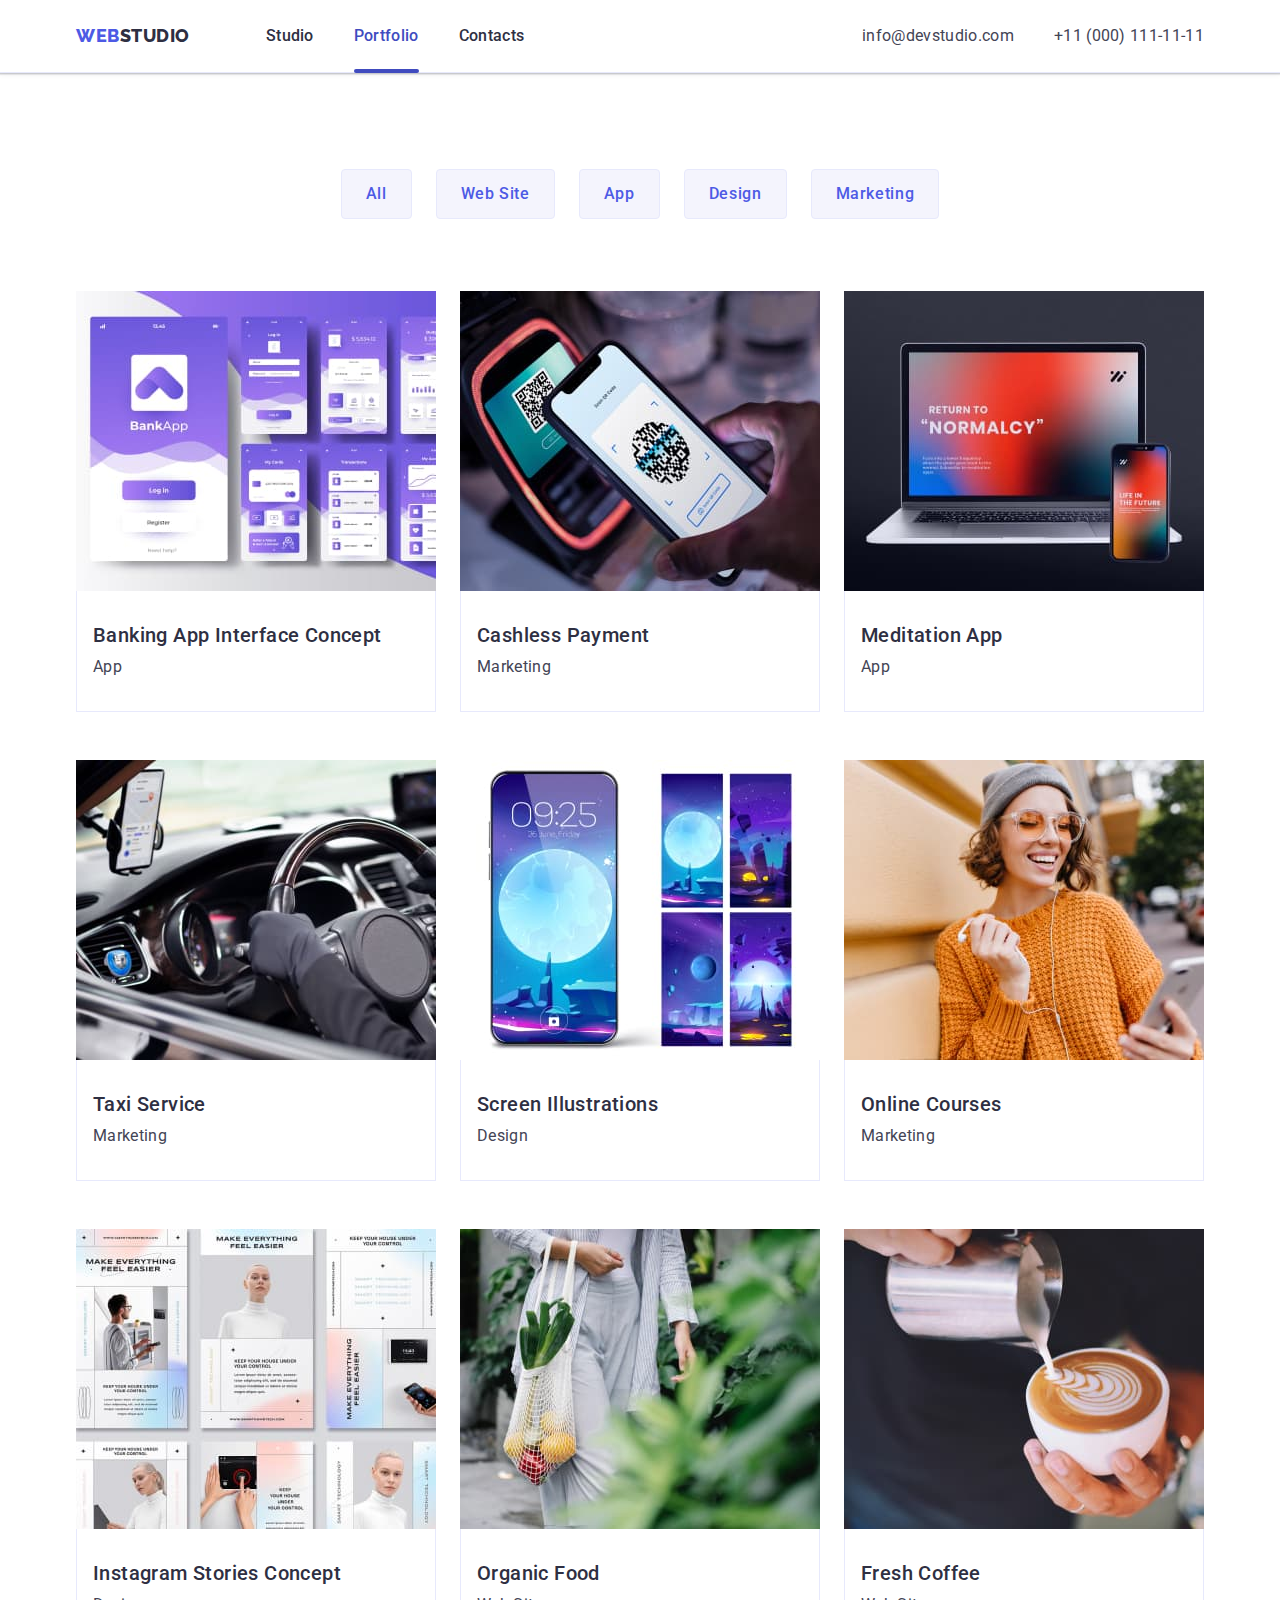
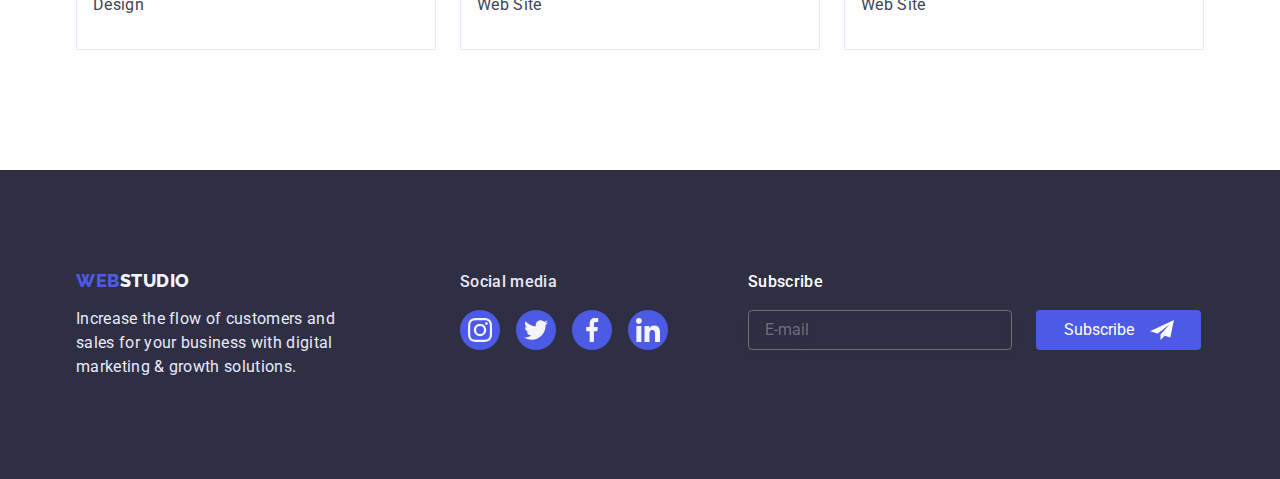
==== portfolio.html @ 0d46aff9 "Initial commit" ====
<!DOCTYPE html>
<html lang="en">
  <head>
    <meta charset="UTF-8" />
    <meta http-equiv="X-UA-Compatible" content="IE=edge" />
    <meta name="viewport" content="width=device-width, initial-scale=1.0" />
    <title>Document</title>

    <link rel="preconnect" href="https://fonts.googleapis.com" />
    <link rel="preconnect" href="https://fonts.gstatic.com" crossorigin />
    <link
      href="https://fonts.googleapis.com/css2?family=Raleway:wght@800&family=Roboto:wght@400;500;700;900&display=swap"
      rel="stylesheet"
    />

    <link
      rel="stylesheet"
      href="https://cdnjs.cloudflare.com/ajax/libs/modern-normalize/1.1.0/modern-normalize.min.css"
    />
    <link rel="stylesheet" href="./css/styles.css" />
  </head>
  <body>
    <header class="headerr">
      <div class="container head-container">
        <a class="logo link" href="./index.html"
          >Web<span class="logo-header">Studio</span></a
        >
        <nav class="nav-conteiner">
          <ul class="header-list list">
            <li class="item">
              <a class="header-link link" href="./index.html">Studio</a>
            </li>

            <li class="item">
              <a class="header-link link current" href="./portfolio.html">Portfolio</a>
            </li>

            <li class="item">
              <a class="header-link link" href="">Contacts</a>
            </li>
          </ul>
        </nav>

        <address class="adrs-list">
          <ul class="adrs-inf list">
            <li class="item">
              <a class="heder-adrs link" href="mailto:info@devstudio.com"
                >info@devstudio.com</a
              >
            </li>
            <li class="item">
              <a class="heder-adrs link" href="tel:+110001111111"
                >+11 (000) 111-11-11</a
              >
            </li>
          </ul>
        </address>
      </div>
    </header>
    <main>
      <section class="main-section list">
        <div class="container">
          <h1 class="visually-hidden">Our works</h1>
          <ul class="btn-list list">
            <li class="btn-list-item">
              <button class="btn-portfolio" type="button">All</button>
            </li>
            <li class="btn-list-item">
              <button class="btn-portfolio" type="button">Web Site</button>
            </li>
            <li class="btn-list-item">
              <button class="btn-portfolio" type="button">App</button>
            </li>
            <li class="btn-list-item">
              <button class="btn-portfolio" type="button">Design</button>
            </li>
            <li class="btn-list-item">
              <button class="btn-portfolio" type="button">Marketing</button>
            </li>
          </ul>

          <ul class="proposition-list list">
            <li class="proposition-item">
              <a class="link proposition-link" href="">
                <div class="proposition-wrap">
                  <img src="./images/banking.jpg" alt="Banking" width="360" />
                  <div class="overley-card">
                    <p class="overley-text">
                      14 Stylish and User-Friendly App Design Concepts · Task
                      Manager App · Calorie Tracker App · Exotic Fruit Ecommerce
                      App · Cloud Storage App
                    </p>
                  </div>
                </div>
                <div class="proposition-text">
                  <h2 class="proposition-title">
                    Banking App Interface Concept
                  </h2>
                  <p class="proposition-desc">App</p>
                </div>
              </a>
            </li>
            <li class="proposition-item">
              <a class="link proposition-link" href="">
                <div class="proposition-wrap">
                  <img src="./images/payment.jpg" alt="Payment" width="360" />
                  <div class="overley-card">
                    <p class="overley-text">
                      14 Stylish and User-Friendly App Design Concepts · Task
                      Manager App · Calorie Tracker App · Exotic Fruit Ecommerce
                      App · Cloud Storage App
                    </p>
                  </div>
                </div>
                <div class="proposition-text">
                  <h2 class="proposition-title">Cashless Payment</h2>
                  <p class="proposition-desc">Marketing</p>
                </div>
              </a>
            </li>
            <li class="proposition-item">
              <a class="link proposition-link" href="">
                <div class="proposition-wrap">
                  <img
                    src="./images/meditation.jpg"
                    alt="Meditation"
                    width="360"
                  />
                  <div class="overley-card">
                    <p class="overley-text">
                      14 Stylish and User-Friendly App Design Concepts · Task
                      Manager App · Calorie Tracker App · Exotic Fruit Ecommerce
                      App · Cloud Storage App
                    </p>
                  </div>
                </div>
                <div class="proposition-text">
                  <h2 class="proposition-title">Meditation App</h2>
                  <p class="proposition-desc">App</p>
                </div>
              </a>
            </li>
            <li class="proposition-item">
              <a class="link proposition-link" href="">
                <div class="proposition-wrap">
                  <img src="./images/taxi.jpg" alt="Taxi" width="360" />
                  <div class="overley-card">
                    <p class="overley-text">
                      14 Stylish and User-Friendly App Design Concepts · Task
                      Manager App · Calorie Tracker App · Exotic Fruit Ecommerce
                      App · Cloud Storage App
                    </p>
                  </div>
                </div>
                <div class="proposition-text">
                  <h2 class="proposition-title">Taxi Service</h2>
                  <p class="proposition-desc">Marketing</p>
                </div>
              </a>
            </li>
            <li class="proposition-item">
              <a class="link proposition-link" href="">
                <div class="proposition-wrap">
                  <img src="./images/screen.jpg" alt="Screen" width="360" />
                  <div class="overley-card">
                    <p class="overley-text">
                      14 Stylish and User-Friendly App Design Concepts · Task
                      Manager App · Calorie Tracker App · Exotic Fruit Ecommerce
                      App · Cloud Storage App
                    </p>
                  </div>
                </div>
                <div class="proposition-text">
                  <h2 class="proposition-title">Screen Illustrations</h2>
                  <p class="proposition-desc">Design</p>
                </div>
              </a>
            </li>
            <li class="proposition-item">
              <a class="link proposition-link" href="">
                <div class="proposition-wrap">
                  <img src="./images/courses.jpg" alt="Courses" width="360" />
                  <div class="overley-card">
                    <p class="overley-text">
                      14 Stylish and User-Friendly App Design Concepts · Task
                      Manager App · Calorie Tracker App · Exotic Fruit Ecommerce
                      App · Cloud Storage App
                    </p>
                  </div>
                </div>
                <div class="proposition-text">
                  <h2 class="proposition-title">Online Courses</h2>
                  <p class="proposition-desc">Marketing</p>
                </div>
              </a>
            </li>
            <li class="proposition-item">
              <a class="link proposition-link" href="">
                <div class="proposition-wrap">
                  <img src="./images/stories.jpg" alt="Stories" width="360" />
                  <div class="overley-card">
                    <p class="overley-text">
                      14 Stylish and User-Friendly App Design Concepts · Task
                      Manager App · Calorie Tracker App · Exotic Fruit Ecommerce
                      App · Cloud Storage App
                    </p>
                  </div>
                </div>
                <div class="proposition-text">
                  <h2 class="proposition-title">Instagram Stories Concept</h2>
                  <p class="proposition-desc">Design</p>
                </div>
              </a>
            </li>
            <li class="proposition-item">
              <a class="link proposition-link" href="">
                <div class="proposition-wrap">
                  <img src="./images/food.jpg" alt="Food" width="360" />
                  <div class="overley-card">
                    <p class="overley-text">
                      14 Stylish and User-Friendly App Design Concepts · Task
                      Manager App · Calorie Tracker App · Exotic Fruit Ecommerce
                      App · Cloud Storage App
                    </p>
                  </div>
                </div>
                <div class="proposition-text">
                  <h2 class="proposition-title">Organic Food</h2>
                  <p class="proposition-desc">Web Site</p>
                </div>
              </a>
            </li>
            <li class="proposition-item">
              <a class="link proposition-link" href="">
                <div class="proposition-wrap">
                  <img src="./images/caffee.jpg" alt="Caffee" width="360" />

                  <div class="overley-card">
                    <p class="overley-text">
                      14 Stylish and User-Friendly App Design Concepts · Task
                      Manager App · Calorie Tracker App · Exotic Fruit Ecommerce
                      App · Cloud Storage App
                    </p>
                  </div>
                </div>
                <div class="proposition-text">
                  <h2 class="proposition-title">Fresh Coffee</h2>
                  <p class="proposition-desc">Web Site</p>
                </div>
              </a>
            </li>
          </ul>
        </div>
      </section>
    </main>

    <footer class="footer-sect">
      <div class="container footer-main-cont">
        <div class="footer-container">
          <a class="logo-foot logo link" href="./index.html"
            >Web<span class="logo-footer">Studio</span></a
          >
          <p class="footer-text">
            Increase the flow of customers and sales for your business with
            digital marketing & growth solutions.
          </p>
        </div>

        <div class="foot-links">
          <p class="footer-text-title">Social media</p>
          <ul class="foot-soc-list list">
            <li class="foot-soc-item item">
              <a class="foot-soc-link link" href="">
                <svg width="24" height="24" class="team-soc-icons">
                  <use href="./images/icons.svg#icon-instagram"></use>
                </svg>
              </a>
            </li>
            <li class="foot-soc-item item">
              <a class="foot-soc-link link" href="">
                <svg width="24" height="24" class="team-soc-icons">
                  <use href="./images/icons.svg#icon-twitter"></use>
                </svg>
              </a>
            </li>
            <li class="foot-soc-item item">
              <a class="foot-soc-link link" href="">
                <svg width="24" height="24" class="team-soc-icons">
                  <use href="./images/icons.svg#icon-facebook"></use>
                </svg>
              </a>
            </li>
            <li class="foot-soc-item item">
              <a class="foot-soc-link link" href="">
                <svg width="24" height="24" class="team-soc-icons">
                  <use href="./images/icons.svg#icon-linkedin"></use>
                </svg>
              </a>
            </li>
          </ul>
        </div>

        <div class="input-foot-wrap">
          <form>
            <p class="input-foot-text">Subscribe</p>
            <div class="wrap-input-foot">
              <label for="subscribe"></label>
              <input
                class="input-footer"
                type="email"
                name="email"
                id="subscribe"
                placeholder="E-mail"
              />

              <button class="input-btn-footer" type="submit">Subscribe
                <svg width="24" height="24">
                  <use href="./images/customers-icon.svg#icon-plane"></use>
                </svg>
              </button>
            </div>
          </form>
        </div>
      </div>
    </footer>
  </body>
</html>
---- css/styles.css ----
:root {
  --primary-font: "Roboto", sans-serif;
  --second-font: "Raleway", sans-serif;
  --first-text-color: #2e2f42;
  --second-text-color: #434455;
  --third-color: #4d5ae5;
  --background-secon-color: #2e2f42;
  --white-color: #ffffff;
  --border-bottom: #e7e9fc;
  --hover-links-color: #404bbf;
  --background-cards: #f4f4fd;
  --customers-link-color: #8e8f99;
}

/* rule */
body {
  background-color: var(--white-color);
  font-family: "Roboto", sans-serif;
  color: var(--second-text-color);
}
h1,
h2,
h3,
h4,
h5,
h6,
p {
  margin: 0;
}

ul {
  padding-left: 0;
  margin: 0;
}

button {
  cursor: pointer;
}

img {
  display: block;
  max-width: 100%;
  height: auto;
}

.list {
  list-style: none;
}
.link {
  text-decoration: none;
}

.container {
  width: 1158px;
  padding: 0 15px;
  margin: 0 auto;
}

/* .menu > li {
  border: 1px solid tomato;
} */

/* header */
.headerr {
  border-bottom: 1px solid var(--border-bottom);
  box-shadow: 0px 2px 1px rgba(46, 47, 66, 0.08),
    0px 1px 1px rgba(46, 47, 66, 0.16), 0px 1px 6px rgba(46, 47, 66, 0.08);
}
.head-container {
  display: flex;
  align-items: center;
  justify-content: center;
}

.logo {
  font-family: var(--second-font);
  font-weight: 800;
  font-size: 18px;
  line-height: 1.17;
  letter-spacing: 0.03em;
  color: var(--third-color);
  text-transform: uppercase;
}

.navigtion .head-logo {
  padding-left: 156px;
}

.logo-header {
  color: var(--first-text-color);
}

.nav-conteiner {
  margin-left: 76px;
}
.header-list {
  display: flex;
}

.header-link {
  display: block;
  padding-top: 24px;
  padding-bottom: 24px;

  font-weight: 500;
  font-size: 16px;
  line-height: 1.5;
  letter-spacing: 0.02em;
  text-decoration: none;
  color: var(--first-text-color);
  position: relative;
  transition: color 250ms cubic-bezier(0.4, 0, 0.2, 1);
}

.header-link.current::after {
  position: absolute;
  content: "";
  width: 100%;
  height: 4px;
  background: var(--hover-links-color);
  border-radius: 2px;
  left: 0;
  bottom: -1px;
}
.current {
  color: var(--hover-links-color);
}

.header-list .item:not(:last-child) {
  margin-right: 40px;
}

.adrs-list {
  font-style: normal;
}

.header-link:hover,
.header-link:focus,
.heder-adrs:hover,
.heder-adrs:focus {
  color: var(--hover-links-color);
}

.adrs-inf {
  display: flex;
}

.adrs-list {
  margin-left: auto;
}

.adrs-inf .item:not(:last-child) {
  margin-right: 40px;
}
.heder-adrs {
  display: block;
  padding-top: 24px;
  padding-bottom: 24px;
  font-size: 16px;
  line-height: 1.5;
  letter-spacing: 0.02em;
  color: var(--second-text-color);
  transition: color 250ms cubic-bezier(0.4, 0, 0.2, 1);
}

/* main */

/* hero */
.hero {
  padding: 188px 0;
  text-align: center;
  background-color: var(--background-secon-color);
  margin-left: auto;
  margin-right: auto;
  background-image: linear-gradient(
      rgba(46, 47, 66, 0.7),
      rgba(46, 47, 66, 0.7)
    ),
    url(../images/hero-bg.jpg);
  max-width: 1440px;
  background-position: center;
  background-repeat: no-repeat;
}
.hero-text {
  font-weight: 700;
  font-size: 56px;
  line-height: 1.07;
  letter-spacing: 0.02em;
  color: var(--white-color);
  margin: 0 auto 48px;
  width: 496px;
}

.hero-button {
  padding: 16px 32px;
  font-family: "Roboto", sans-serif;
  font-weight: 500;
  font-size: 16px;
  line-height: 1.5;
  letter-spacing: 0.04em;

  color: var(--white-color);
  background-color: var(--third-color);
  cursor: pointer;
  box-shadow: 0px 4px 4px rgba(0, 0, 0, 0.15);
  border-radius: 4px;
  border: none;
  transition: background-color 250ms cubic-bezier(0.4, 0, 0.2, 1);
}

.hero-button:hover,
.hero-button:focus {
  background-color: var(--hover-links-color);
}

/* about */

.visually-hidden {
  position: absolute;
  width: 1px;
  height: 1px;
  margin: -1px;
  border: 0;
  padding: 0;
  white-space: nowrap;
  clip-path: inset(100%);
  clip: rect(0 0 0 0);
  overflow: hidden;
}

.about-section {
  padding-top: 120px;
  padding-bottom: 120px;
}

.about-list {
  display: flex;
  border-radius: 4px;
}

.about-list .item {
  width: 264px;
  margin-right: 24px;
  border-radius: 4px;
}

.about-item::before {
  display: block;
  content: "";
  height: 112px;
  background-color: var(--background-cards);
  background-position: center;
  background-repeat: no-repeat;
  margin-bottom: 8px;
  border-radius: 4px;
}

.icon-antenna::before {
  background-image: url(../images/antenna\ 1.svg);
}
.icon-clock::before {
  background-image: url(../images/clock\ 1.svg);
}

.icon-diagram::before {
  background-image: url(..//images/diagram\ 1.svg);
}

.icon-astonaut::before {
  background-image: url(..//images/astronaut\ 1.svg);
}

.about-list .item:last-child {
  margin-right: 0;
}

.about-title {
  font-weight: 500;
  font-size: 20px;
  line-height: 1.2;
  letter-spacing: 0.02em;
  color: var(--first-text-color);
  margin-bottom: 8px;
}
.about-text {
  font-size: 16px;
  line-height: 1.5;
  letter-spacing: 0.02em;
  color: var(--second-text-color);
}

/* work */

.work-section {
  padding-bottom: 120px;
}

.work-list {
  display: flex;
}

.work-list .item {
  margin-right: 24px;
}

.work-list .item:last-child {
  margin-right: 0;
}

.work-title,
.team-title {
  font-weight: 700;
  font-size: 36px;
  line-height: 1.11;
  text-align: center;
  letter-spacing: 0.02em;
  text-transform: capitalize;
  color: var(--first-text-color);
  margin-bottom: 72px;
  margin-bottom: 72px;
}

.team-names {
  font-weight: 500;
  font-size: 20px;
  line-height: 1.2;
  text-align: center;
  letter-spacing: 0.02em;
  color: var(--first-text-color);
  margin-bottom: 8px;
}

.team-desc {
  font-size: 16px;
  line-height: 1.5;
  text-align: center;
  letter-spacing: 0.02em;
  color: var(--second-text-color);
  /* margin-bottom: 32px; */
  margin-bottom: 8px;
}

.team-section {
  background-color: var(--background-cards);
  padding-bottom: 120px;
  padding-top: 120px;
}

.team-list {
  display: flex;
}

.team-item {
  background-color: var(--white-color);
  border-radius: 0px 0px 4px 4px;
  box-shadow: 0px 1px 6px rgba(46, 47, 66, 0.08),
    0px 1px 1px rgba(46, 47, 66, 0.16), 0px 2px 1px rgba(46, 47, 66, 0.08);
}

.team-text-wrap {
  padding: 32px 0;
}

/* team icons */

.team-soc-list {
  display: flex;
  justify-content: center;
  /* gap: 24px; */
}
.team-soc-item {
  width: 40px;
  height: 40px;
}
.team-soc-link {
  width: 100%;
  height: 100%;
  border-radius: 50%;
  background: var(--third-color);
  display: flex;
  align-items: center;
  justify-content: center;
  transition: background-color 250ms cubic-bezier(0.4, 0, 0.2, 1);
}
.team-soc-link:hover,
.team-soc-link:focus {
  background-color: var(--hover-links-color);
}

/* .img-icon {
  margin-bottom: 32px;
} */

.team-list .item {
  margin-right: 24px;
}

.team-list .item:last-child {
  margin-right: 0;
}

/* customers */
.customers-section {
  padding-bottom: 120px;
  padding-top: 130px;
}
.customers-title {
  font-weight: 700;
  font-size: 36px;
  line-height: 1.11;
  text-align: center;
  letter-spacing: 0.02em;
  text-transform: capitalize;
  color: var(--first-text-color);
  margin-bottom: 72px;
  margin-bottom: 72px;
}

.customers-list {
  display: flex;
  gap: 24px;
  justify-content: center;
}

.customers-link {
  border: 1px solid var(--customers-link-color);
  border-radius: 4px;
  color: var(--customers-link-color);
  width: 168px;
  height: 88px;
  display: flex;
  justify-content: center;
  align-items: center;
  transition: color 250ms cubic-bezier(0.4, 0, 0.2, 1),
    border-color 250ms cubic-bezier(0.4, 0, 0.2, 1);
}

.customer-svg {
  width: 104px;
  height: 56px;
  fill: currentColor;
}

.customers-link:hover {
  color: var(--hover-links-color);
  border-color: var(--hover-links-color);
}

/* footer */
.footer-sect {
  background-color: var(--background-secon-color);
  padding: 100px 0;
}

.footer-main-cont {
  display: flex;
}

.footer-container {
  margin-right: 120px;
}
.foot-soc-list {
  display: flex;
  gap: 16px;
}

.foot-soc-item {
  width: 40px;
  height: 40px;
}

.foot-soc-link {
  display: flex;
  align-items: center;
  justify-content: center;

  width: 100%;
  height: 100%;
  border-radius: 50%;
  background: var(--third-color);
  transition: background-color 250ms cubic-bezier(0.4, 0, 0.2, 1);
}

.foot-soc-link:hover,
.foot-soc-link:focus {
  background-color: #31d0aa;
}

.logo-foot {
  display: block;
  margin-bottom: 16px;
}

.logo-footer {
  color: var(--background-cards);
}

.footer-text {
  font-size: 16px;
  line-height: 1.5;
  letter-spacing: 0.02em;
  color: var(--border-bottom);
  width: 264px;
}

.foot-links{
  margin-right: 80px;
}
.footer-text-title{
  font-weight: 500;
  font-size: 16px;
  line-height: 1.5;
  letter-spacing: 0.02em;
  color: var(--border-bottom);
  margin-bottom: 16px;
}

.wrap-input-foot{
  display: flex;
}


.input-foot-text {
  font-weight: 500;
  font-size: 16px;
  line-height: 1.5;
  letter-spacing: 0.02em;
  color: var(--white-color);
  margin-bottom: 16px;
}
.input-footer {
  background-color: transparent;
  border: 1px solid rgba(255, 255, 255, 0.3);
  filter: drop-shadow(0px 4px 4px rgba(0, 0, 0, 0.15));
  border-radius: 4px;
  width: 264px;
  height: 40px;
  margin-right: 24px;
  padding: 0 16px;
  color: var(--white-color);
  transition: border-color 250ms cubic-bezier(0.4, 0, 0.2, 1);
}

.input-footer:hover,
.input-footer:focus{
  border-color: var(--white-color);
}
.input-footer::placeholder{
  color: rgba(255, 255, 255, 0.3);
}

.input-btn-footer {
  background: var(--third-color);
  color: var(--white-color);
  border-radius: 4px;
  width: 165px;
  height: 40px;
  border: none;
  transition: background-color 250ms cubic-bezier(0.4, 0, 0.2, 1);
display: flex;
justify-content: center;
align-items: center;
gap: 16px;
fill: currentColor;
}

.input-btn-footer:hover,
.input-btn-footer:focus{
  background-color: var(--hover-links-color);
}





/* portfolio */

.main-section {
  padding-top: 96px;
  padding-bottom: 120px;
}
.btn-list {
  display: flex;

  /* margin-top: 96px; */
  margin-bottom: 72px;
  justify-content: center;
}

.btn-list-item {
  margin-right: 24px;
}
.btn-list .btn-list-item:last-child {
  margin-right: 0;
}
.btn-portfolio {
  padding: 12px 24px;
  font-family: "Roboto", sans-serif;
  font-weight: 500;
  font-size: 16px;
  line-height: 1.5;
  letter-spacing: 0.04em;
  color: var(--third-color);
  background: var(--background-cards);
  border: 1px solid var(--border-bottom);
  cursor: pointer;
  border-radius: 4px;
  transition: color 250ms cubic-bezier(0.4, 0, 0.2, 1),
    background-color 250ms cubic-bezier(0.4, 0, 0.2, 1);
}

.btn-portfolio:hover,
.btn-portfolio:focus {
  color: var(--white-color);
  background-color: var(--hover-links-color);
  box-shadow: 0px 3px 1px rgba(0, 0, 0, 0.1), 0px 2px 1px rgba(0, 0, 0, 0.08),
    0px 2px 2px rgba(0, 0, 0, 0.12);
  border-color: transparent;
}

.proposition-list {
  display: flex;
  flex-wrap: wrap;
  column-gap: 24px;
  row-gap: 48px;
}

.proposition-item {
  width: calc((100% - 48px) / 3);
}

.proposition-wrap {
  position: relative;
  overflow: hidden;
}
.overley-card {
  position: absolute;
  background-color: var(--third-color);
  left: 0;
  top: 0;
  width: 100%;
  height: 100%;
  transform: translateY(100%);
  transition: transform 250ms cubic-bezier(0.4, 0, 0.2, 1);
}
.overley-text {
  font-size: 16px;
  line-height: 1.5;
  color: var(--background-cards);
  padding: 40px 32px 164px;
}

.proposition-item:hover .overley-card,
.proposition-item:focus .overley-card {
  transform: translateY(0);
}

.proposition-title {
  font-weight: 500;
  font-size: 20px;
  line-height: 1.2;
  letter-spacing: 0.02em;
  color: var(--first-text-color);
}
.proposition-desc {
  font-size: 16px;
  line-height: 1.5;
  letter-spacing: 0.02em;
  color: var(--second-text-color);
  margin-top: 8px;
}

.proposition-text {
  padding: 32px 16px;
  border: 1px solid var(--border-bottom);
}

.proposition-text {
  border-top: 0;
  padding-right: 0;
}

.proposition-link {
  display: block;
  transition: box-shadow 250ms cubic-bezier(0.4, 0, 0.2, 1);
  /* position: relative; */
}

.proposition-link:hover,
.proposition-link:focus {
  box-shadow: 0px 1px 6px rgba(46, 47, 66, 0.08),
    0px 1px 1px rgba(46, 47, 66, 0.16), 0px 2px 1px rgba(46, 47, 66, 0.08);
}

/* MODAL */
.backdrop {
  position: fixed;
  top: 0;
  width: 100%;
  height: 100%;
  background-color: rgba(46, 47, 66, 0.4);
  transition: opacity 250ms cubic-bezier(0.4, 0, 0.2, 1),
    visibility 250ms cubic-bezier(0.4, 0, 0.2, 1);
}

.modal {
  width: 408px;
  min-height: 576px;
  background: #fcfcfc;
  box-shadow: 0px 1px 1px rgba(0, 0, 0, 0.14), 0px 1px 3px rgba(0, 0, 0, 0.12),
    0px 2px 1px rgba(0, 0, 0, 0.2);
  border-radius: 4px;
  position: absolute;
  top: 50%;
  left: 50%;
  transform: translate(-50%, -50%);
  padding: 24px;
}

.modal-button {
  width: 24px;
  height: 24px;
  margin-left: auto;
  background: var(--border-bottom);
  border-radius: 50%;
  border: 1px solid rgba(0, 0, 0, 0.1);
  position: relative;
  display: flex;
  justify-content: center;
  align-items: center;
  margin-bottom: 24px;
}

.modal-button:hover {
  color: var(--white-color);
  background: var(--hover-links-color);
}

.modal-icon {
  height: 8px;
  width: 8px;
  fill: currentColor;
  /* position: absolute;
  top: 50%;
  left: 50%;
  transform: translate(-50%, -50%); */
}

.is-hidden {
  opacity: 0;
  visibility: hidden;
  pointer-events: none;
}

.modal-field {
  margin-bottom: 8px;
}

.modal-comment-field {
  margin-bottom: 16px;
}

.modal-label {
  font-size: 12px;
  line-height: 1.17;
  letter-spacing: 0.01em;
  color: #8e8f99;
  margin-bottom: 4px;
  display: block;
}

.modal-input {
  width: 100%;
  height: 40px;
  border: 1px solid rgba(46, 47, 66, 0.4);
  border-radius: 4px;
  padding-left: 38px;
  outline: transparent;
  transition: border-color 250ms cubic-bezier(0.4, 0, 0.2, 1);
}

.modal-input:hover,
.modal-input:focus {
  border-color: var(--third-color);
}

.modal-input:hover + .modal-input-icon,
.modal-input:focus + .modal-input-icon {
  color: var(--third-color);
}
.modal-comment {
  padding-left: 16px;
  padding-top: 8px;
  height: 120px;
  resize: none;

  font-size: 12px;
  line-height: 1.7;
}
.modal-comment::placeholder {
  color: rgba(46, 47, 66, 0.4);
}

.modal-label-check {
  font-size: 12px;
  line-height: 1.17;
  letter-spacing: 0.01em;
  color: #8e8f99;
  display: flex;
  gap: 5px;
  fill: transparent;
  align-items: center;

}

.modal-label-check span {
  width: 16px;
  height: 16px;
  border: 1px solid rgba(46, 47, 66, 0.4);
  border-radius: 2px;
  display: flex;
  align-items: center;
  justify-content: center;
  transition: background-color 250ms cubic-bezier(0.4, 0, 0.2, 1);
  transition: fill 250ms cubic-bezier(0.4, 0, 0.2, 1);
}

.modal-check:checked + .modal-label-check span {
  background-color: var(--hover-links-color);
  border: none;
  fill: var(--background-cards);
}

.check-wrap {
  margin-bottom: 24px;
}

.modal-title {
  margin-bottom: 16px;
  text-align: center;
}

.modal-input-icon {
  position: absolute;
  left: 16px;
  top: 50%;
  transform: translateY(-50%);
  fill: currentColor;
  transition: color 250ms cubic-bezier(0.4, 0, 0.2, 1);
}

.modal-wrap {
  position: relative;
}

.check-link {
  color: var(--third-color);
}

.btn-inputs {
  width: 169px;
  height: 56px;
  background: var(--third-color);
  box-shadow: 0px 4px 4px rgba(0, 0, 0, 0.15);
  border-radius: 4px;
  color: var(--white-color);
  border: none;
  display: flex;
  justify-content: center;
  align-items: center;
  margin: 0 auto;
  transition: background-color 250ms cubic-bezier(0.4, 0, 0.2, 1);
}

.btn-inputs:hover,
.btn-inputs:focus {
  background-color: var(--hover-links-color);
}
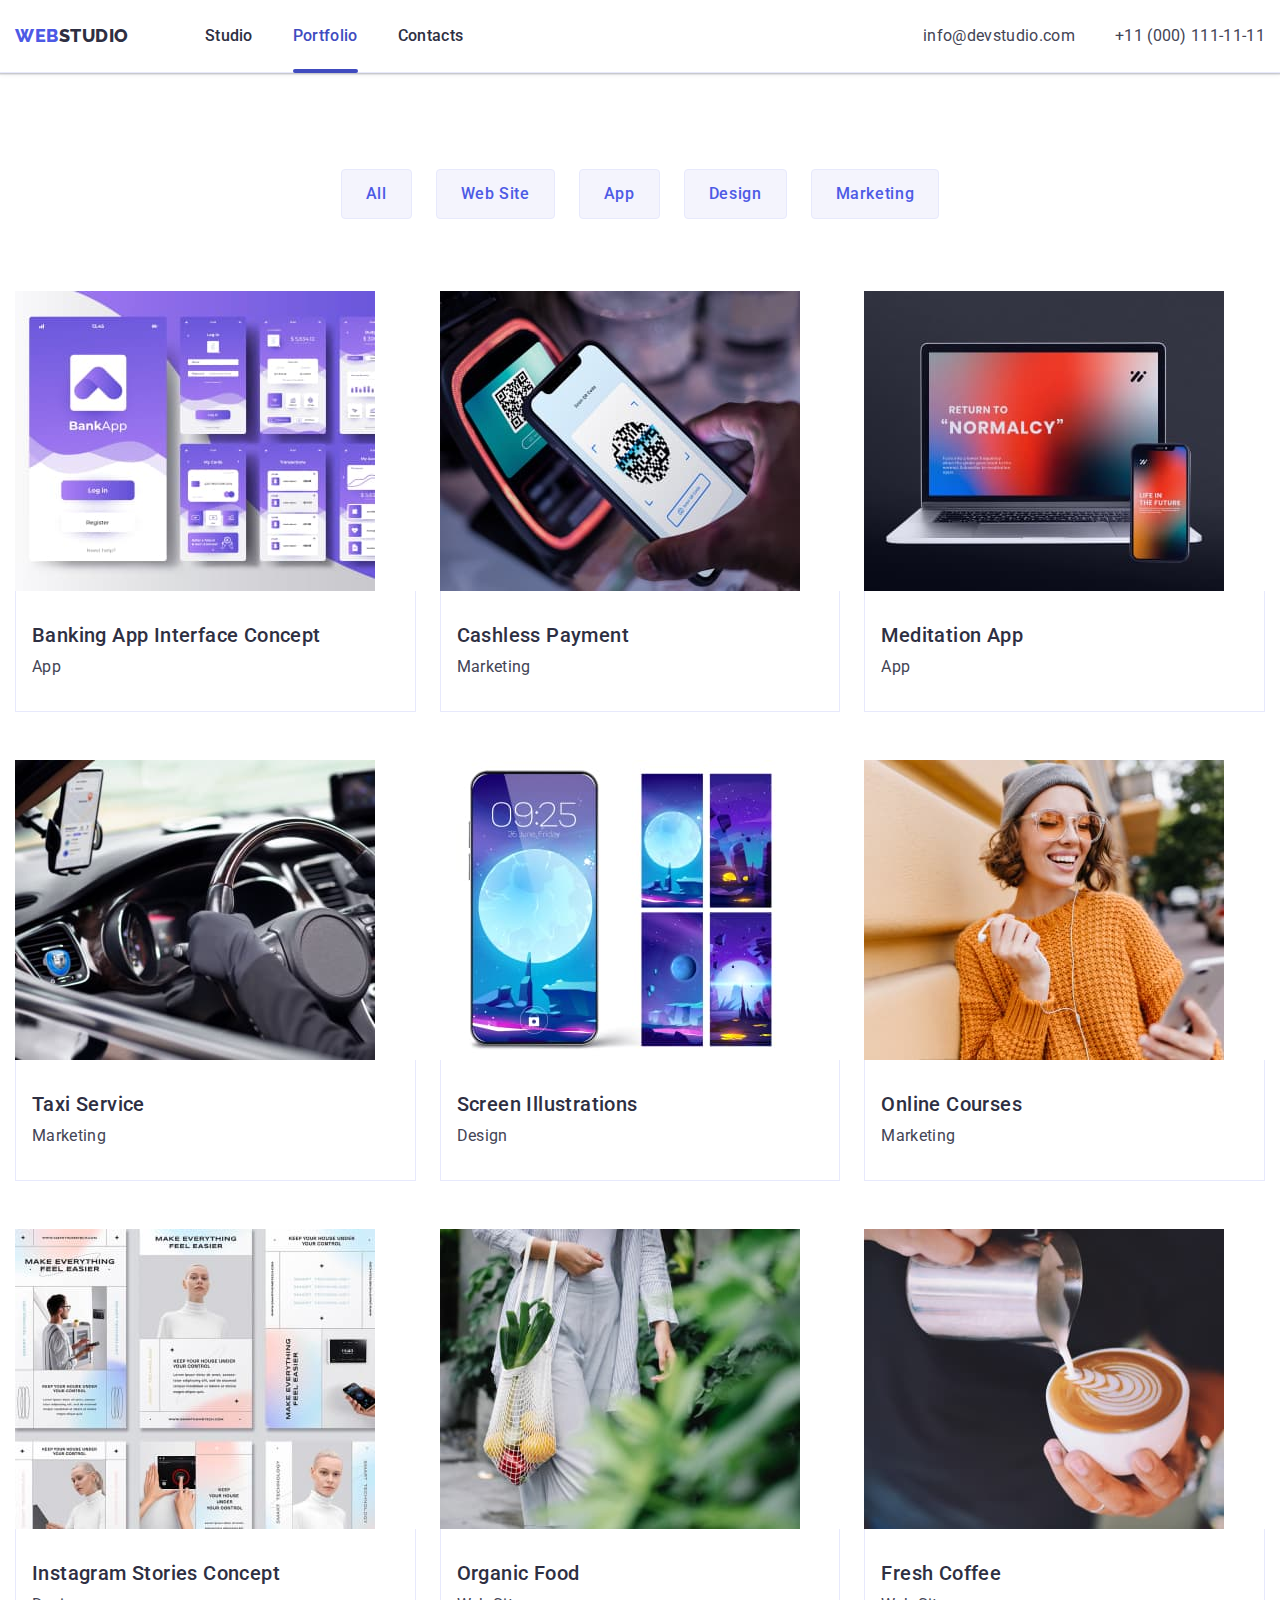
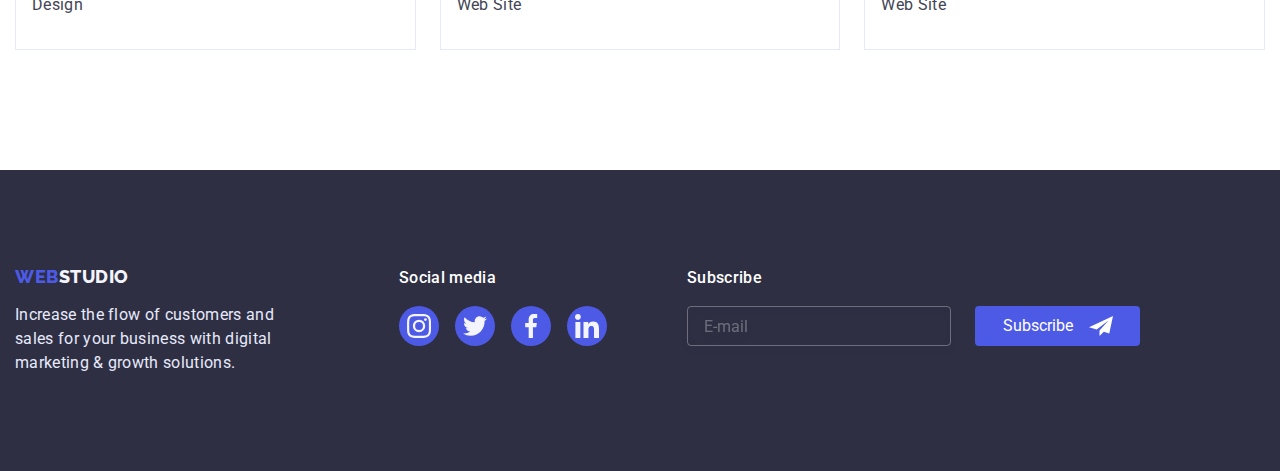
==== commit 8560c5e7: "add1" ====
--- a/portfolio.html
+++ b/portfolio.html
@@ -18,6 +18,7 @@
       href="https://cdnjs.cloudflare.com/ajax/libs/modern-normalize/1.1.0/modern-normalize.min.css"
     />
     <link rel="stylesheet" href="./css/styles.css" />
+    <link rel="stylesheet" href="./css/computer.css" />
   </head>
   <body>
     <header class="headerr">
--- a/css/styles.css
+++ b/css/styles.css
@@ -51,7 +51,7 @@
 }
 
 .container {
-  width: 1158px;
+  width: 100%;
   padding: 0 15px;
   margin: 0 auto;
 }
@@ -149,9 +149,9 @@
   margin-left: auto;
 }
 
-.adrs-inf .item:not(:last-child) {
+/* .adrs-inf .item:not(:last-child) {
   margin-right: 40px;
-}
+} */
 .heder-adrs {
   display: block;
   padding-top: 24px;
@@ -177,10 +177,24 @@
       rgba(46, 47, 66, 0.7)
     ),
     url(../images/hero-bg.jpg);
-  max-width: 1440px;
+  /* max-width: 1440px; */
+  background-size: cover;
   background-position: center;
   background-repeat: no-repeat;
 }
+
+@media (min-device-pixel-ratio: 2),
+  (min-resolution: 192dpi),
+  (min-resolution: 2dppx) {
+  .hero {
+    background-image: linear-gradient(
+        rgba(46, 47, 66, 0.7),
+        rgba(46, 47, 66, 0.7)
+      ),
+      url(../images/hero-bg-2x.jpg);
+  }
+}
+
 .hero-text {
   font-weight: 700;
   font-size: 56px;
@@ -229,13 +243,12 @@
 }
 
 .about-section {
-  padding-top: 120px;
-  padding-bottom: 120px;
+  padding-top: 96px;
+  padding-bottom: 96px;
 }
 
 .about-list {
   display: flex;
-  border-radius: 4px;
 }
 
 .about-list .item {
@@ -317,7 +330,6 @@
   text-transform: capitalize;
   color: var(--first-text-color);
   margin-bottom: 72px;
-  margin-bottom: 72px;
 }
 
 .team-names {
@@ -342,8 +354,8 @@
 
 .team-section {
   background-color: var(--background-cards);
-  padding-bottom: 120px;
-  padding-top: 120px;
+  padding-bottom: 96px;
+  padding-top: 96px;
 }
 
 .team-list {
@@ -366,7 +378,7 @@
 .team-soc-list {
   display: flex;
   justify-content: center;
-  /* gap: 24px; */
+  gap: 24px;
 }
 .team-soc-item {
   width: 40px;
@@ -391,18 +403,15 @@
   margin-bottom: 32px;
 } */
 
-.team-list .item {
-  margin-right: 24px;
-}
-
 .team-list .item:last-child {
   margin-right: 0;
 }
 
 /* customers */
+
 .customers-section {
-  padding-bottom: 120px;
-  padding-top: 130px;
+  padding-bottom: 96px;
+  padding-top: 96px;
 }
 .customers-title {
   font-weight: 700;
@@ -418,8 +427,9 @@
 
 .customers-list {
   display: flex;
+  flex-wrap: wrap;
+  justify-content: center;
   gap: 24px;
-  justify-content: center;
 }
 
 .customers-link {
@@ -449,16 +459,16 @@
 /* footer */
 .footer-sect {
   background-color: var(--background-secon-color);
-  padding: 100px 0;
+  padding: 96px 0;
 }
 
 .footer-main-cont {
   display: flex;
 }
 
-.footer-container {
+/* .footer-container {
   margin-right: 120px;
-}
+} */
 .foot-soc-list {
   display: flex;
   gap: 16px;
@@ -503,22 +513,21 @@
   width: 264px;
 }
 
-.foot-links{
+/* .foot-links{
   margin-right: 80px;
-}
-.footer-text-title{
+} */
+.footer-text-title {
   font-weight: 500;
   font-size: 16px;
   line-height: 1.5;
   letter-spacing: 0.02em;
-  color: var(--border-bottom);
+  color: var(--white-color);
   margin-bottom: 16px;
 }
 
-.wrap-input-foot{
-  display: flex;
-}
-
+.wrap-input-foot {
+  display: flex;
+}
 
 .input-foot-text {
   font-weight: 500;
@@ -535,17 +544,17 @@
   border-radius: 4px;
   width: 264px;
   height: 40px;
-  margin-right: 24px;
+  /* margin-right: 24px; */
   padding: 0 16px;
   color: var(--white-color);
   transition: border-color 250ms cubic-bezier(0.4, 0, 0.2, 1);
 }
 
 .input-footer:hover,
-.input-footer:focus{
+.input-footer:focus {
   border-color: var(--white-color);
 }
-.input-footer::placeholder{
+.input-footer::placeholder {
   color: rgba(255, 255, 255, 0.3);
 }
 
@@ -557,21 +566,17 @@
   height: 40px;
   border: none;
   transition: background-color 250ms cubic-bezier(0.4, 0, 0.2, 1);
-display: flex;
-justify-content: center;
-align-items: center;
-gap: 16px;
-fill: currentColor;
+  display: flex;
+  justify-content: center;
+  align-items: center;
+  gap: 16px;
+  fill: currentColor;
 }
 
 .input-btn-footer:hover,
-.input-btn-footer:focus{
+.input-btn-footer:focus {
   background-color: var(--hover-links-color);
 }
-
-
-
-
 
 /* portfolio */
 
@@ -810,7 +815,6 @@
   gap: 5px;
   fill: transparent;
   align-items: center;
-
 }
 
 .modal-label-check span {
@@ -838,6 +842,7 @@
 .modal-title {
   margin-bottom: 16px;
   text-align: center;
+  font-weight: 500;
 }
 
 .modal-input-icon {
--- a/css/computer.css
+++ b/css/computer.css
@@ -0,0 +1,42 @@
+/* Customer-section */
+@media screen and (min-width: 1158px) {
+  .customers-list {
+    gap: 24px;
+  }
+  .about-section,
+  .customers-section,
+  .team-section {
+    padding-top: 120px;
+    padding-bottom: 120px;
+  }
+  .team-list .item {
+    margin-right: 24px;
+  }
+  .team-soc-list {
+    gap: 0;
+  }
+
+  .adrs-inf .item:not(:last-child) {
+    margin-right: 40px;
+  }
+  /* FOOTER */
+  .footer-container {
+    margin-right: 120px;
+  }
+
+  .foot-links {
+    margin-right: 80px;
+  }
+
+  .input-footer {
+    margin-right: 24px;
+  }
+  .mob-containe,
+  .menu-close-button,
+  .mob-nav-conteiner,
+  .mob-adrs-list,
+  .menu-soc-list,
+  .menu-open-button {
+    display: none;
+  }
+}
